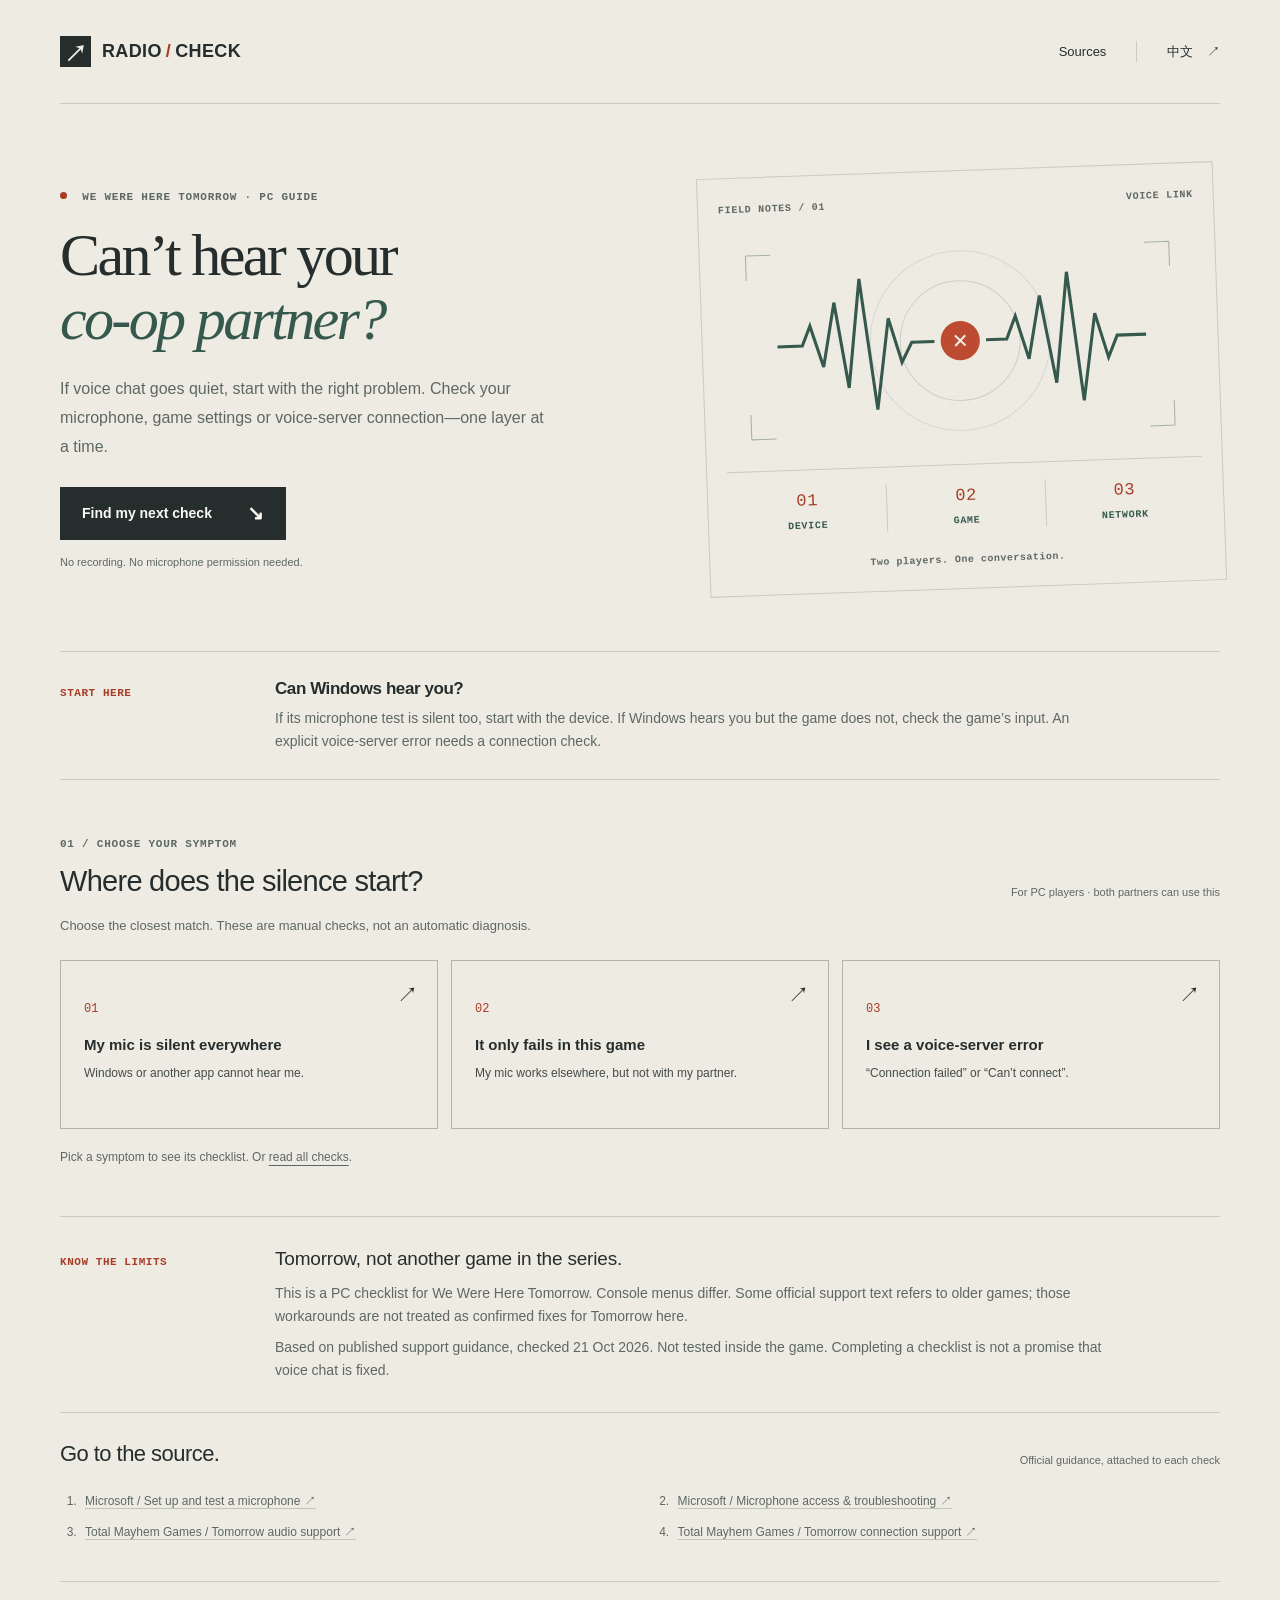
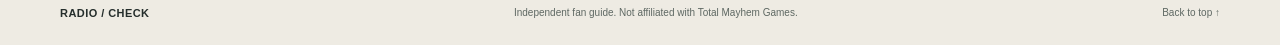
==== docs/index.html @ 422e7e3b "配置GitHub Pages自动部署及中英文搜索元信息" ====
<!doctype html>
<html lang="en">
<head>
  <meta charset="utf-8">
  <meta name="viewport" content="width=device-width, initial-scale=1">
  <meta name="description" content="We Were Here Tomorrow voice chat not working? Separate Windows microphone problems, in-game silence and voice-server connection errors with this PC checklist.">
  <meta name="theme-color" content="#eeebe3">
  <title>We Were Here Tomorrow Voice Chat Not Working? | Radio Check</title>
  <link rel="canonical" href="https://yxhtl.github.io/we-were-here-tomorrow-voice-check/">
  <link rel="alternate" hreflang="en" href="https://yxhtl.github.io/we-were-here-tomorrow-voice-check/">
  <link rel="alternate" hreflang="zh-CN" href="https://yxhtl.github.io/we-were-here-tomorrow-voice-check/zh.html">
  <link rel="alternate" hreflang="x-default" href="https://yxhtl.github.io/we-were-here-tomorrow-voice-check/">
  <link rel="icon" href="icon.svg" type="image/svg+xml">
  <link rel="stylesheet" href="style.css">
  <script src="app.js" defer></script>
</head>
<body>
  <a class="skip" href="#check">Skip to voice check</a>
  <header class="site-header wrap">
    <a class="brand" href="index.html" aria-label="Radio Check home"><span class="brand-icon" aria-hidden="true">↗</span> RADIO<span class="brand-slash">/</span>CHECK</a>
    <nav aria-label="Main navigation"><a href="#sources">Sources</a><a class="language" href="zh.html" lang="zh-CN" hreflang="zh-CN">中文 <span aria-hidden="true">↗</span></a></nav>
  </header>
  <main>
    <section class="hero wrap" aria-labelledby="hero-title">
      <div class="hero-copy">
        <p class="eyebrow"><span class="signal-dot" aria-hidden="true"></span> WE WERE HERE TOMORROW · PC GUIDE</p>
        <h1 id="hero-title">Can’t hear your<br><em>co-op partner?</em></h1>
        <p class="hero-intro">If voice chat goes quiet, start with the right problem. Check your microphone, game settings or voice-server connection—one layer at a time.</p>
        <a class="primary-link" href="#check">Find my next check <span aria-hidden="true">↘</span></a>
        <p class="privacy-line">No recording. No microphone permission needed.</p>
      </div>
      <div class="radio-art" aria-hidden="true">
        <div class="art-label"><span>FIELD NOTES / 01</span><span>VOICE LINK</span></div>
        <svg viewBox="0 0 460 220" fill="none"><circle cx="230" cy="108" r="87" stroke="currentColor" stroke-opacity=".12"/><circle cx="230" cy="108" r="58" stroke="currentColor" stroke-opacity=".18"/><path d="M53 108h24l8-19 12 40 12-62 12 83 13-105 14 127 13-88 12 43 10-19h22m50 0h20l9-22 12 42 12-61 14 85 13-107 13 125 13-84 12 43 9-21h28" stroke="currentColor" stroke-width="3"/><circle cx="230" cy="108" r="19" fill="#bd4b31"/><path d="m225 103 10 10m0-10-10 10" stroke="#eeebe3" stroke-width="2"/><path d="M25 19h24M25 19v24M435 19h-24M435 19v24M25 197h24M25 197v-24M435 197h-24M435 197v-24" stroke="currentColor" stroke-opacity=".4"/></svg>
        <div class="art-stages"><span><b>01</b> DEVICE</span><span><b>02</b> GAME</span><span><b>03</b> NETWORK</span></div>
        <div class="art-note">Two players. One conversation.</div>
      </div>
    </section>
    <section class="quick-answer wrap" aria-labelledby="quick-title"><span class="section-tag">START HERE</span><div><h2 id="quick-title">Can Windows hear you?</h2><p>If its microphone test is silent too, start with the device. If Windows hears you but the game does not, check the game’s input. An explicit voice-server error needs a connection check.</p></div></section>
    <section class="checker wrap" id="check" aria-labelledby="check-title">
      <div class="section-heading"><div><p class="eyebrow">01 / CHOOSE YOUR SYMPTOM</p><h2 id="check-title">Where does the silence start?</h2></div><span class="small-note">For PC players · both partners can use this</span></div>
      <p class="choose-hint">Choose the closest match. These are manual checks, not an automatic diagnosis.</p>
      <div class="choices" role="group" aria-label="Choose a voice problem">
        <button type="button" data-route="system" aria-controls="answer-system" aria-pressed="false"><span class="choice-number">01</span><strong>My mic is silent everywhere</strong><span>Windows or another app cannot hear me.</span><span class="choice-arrow" aria-hidden="true">↗</span></button>
        <button type="button" data-route="game" aria-controls="answer-game" aria-pressed="false"><span class="choice-number">02</span><strong>It only fails in this game</strong><span>My mic works elsewhere, but not with my partner.</span><span class="choice-arrow" aria-hidden="true">↗</span></button>
        <button type="button" data-route="server" aria-controls="answer-server" aria-pressed="false"><span class="choice-number">03</span><strong>I see a voice-server error</strong><span>“Connection failed” or “Can’t connect”.</span><span class="choice-arrow" aria-hidden="true">↗</span></button>
      </div>
      <p class="selection-help" id="selection-help">Pick a symptom to see its checklist. Or <a href="#all-checks" id="show-all">read all checks</a>.</p>
      <noscript><p class="notice">All three checklists are available below. JavaScript is only needed to filter them.</p></noscript>
      <div id="all-checks">
        <article class="answer" id="answer-system" data-answer="system" aria-labelledby="title-system">
          <div class="answer-heading"><div><p class="eyebrow">DEVICE / WINDOWS 11</p><h3 id="title-system" tabindex="-1">Start outside the game.</h3></div><span class="answer-badge">CHECK THE INPUT FIRST</span></div>
          <p class="answer-intro">A silent Windows test points to the input path. It does not tell us whether the game’s voice connection works.</p>
          <ol class="checklist">
            <li><label><input type="checkbox"><span><strong>Check the headset and its mute switch.</strong> Reconnect it and select the microphone you actually want to use.</span></label></li>
            <li><label><input type="checkbox"><span><strong>Run the Windows microphone test.</strong> Open Settings → System → Sound → Input. Select your mic, choose Start test, speak, then Stop test and Play. Adjust input volume if needed. <a href="#source-windows">[1]</a></span></label></li>
            <li><label><input type="checkbox"><span><strong>Check desktop-app microphone access.</strong> In Windows 11, open Settings → Privacy &amp; security → Microphone. Check Microphone access and Let desktop apps access your microphone. <a href="#source-permissions">[2]</a></span></label></li>
          </ol>
          <div class="answer-bottom"><p class="progress" aria-live="polite">0 / 3 checks marked</p><button type="button" class="text-button reset">Clear checks ↺</button></div>
          <p class="next-step">Windows can hear you now? <a href="#answer-game" data-next="game">Continue with the game checks →</a></p>
          <details class="unresolved"><summary>Still silent in Windows?</summary><p>Use Microsoft’s microphone troubleshooting guide. Get the system test working before treating this as a game-only issue. If contacting support, note the headset model and whether the Windows test recorded your voice.</p><a class="source-link" href="https://support.microsoft.com/en-us/windows/hardware/drivers/fix-microphone-problems">Open Microsoft’s troubleshooting guide ↗</a></details>
        </article>
        <article class="answer" id="answer-game" data-answer="game" aria-labelledby="title-game">
          <div class="answer-heading"><div><p class="eyebrow">GAME / AUDIO SETTINGS</p><h3 id="title-game" tabindex="-1">Use the same mic in both places.</h3></div><span class="answer-badge">BOTH PLAYERS CHECK</span></div>
          <p class="answer-intro">Ask your partner to run these checks too. Working audio in another app does not prove the game selected that input.</p>
          <ol class="checklist">
            <li><label><input type="checkbox"><span><strong>Match the Windows and game microphone.</strong> Choose your intended input as the Windows default and select the same device in the game’s audio settings. <a href="#source-game">[3]</a></span></label></li>
            <li><label><input type="checkbox"><span><strong>Check input and listening levels.</strong> Make sure microphone levels in Windows and the game are audible. If you cannot hear your partner, ask them to check their input too. <a href="#source-game">[3]</a></span></label></li>
            <li><label><input type="checkbox"><span><strong>Test a direct friend invitation.</strong> The developer suggests “Invite a friend” instead of creating a room. Temporarily unplug unnecessary USB devices that could be selected as an input. <a href="#source-game">[3]</a></span></label></li>
            <li><label><input type="checkbox"><span><strong>Test the walkie-talkie one person at a time.</strong> Release the talk button before your partner replies. The developer warns that simultaneous transmission can prevent hearing each other. <a href="#source-game">[3]</a></span></label></li>
          </ol>
          <div class="answer-bottom"><p class="progress" aria-live="polite">0 / 4 checks marked</p><button type="button" class="text-button reset">Clear checks ↺</button></div>
          <p class="next-step">Seeing a connection error instead? <a href="#answer-server" data-next="server">Switch to the server checklist →</a></p>
          <details class="unresolved"><summary>Still failing only in the game?</summary><p>If the settings are correct and the mic stops mid-session, these checks cannot rule out a game bug. Note the game version, each player’s platform, the exact error and whether Windows still records audio. Send those details through official support.</p><a class="source-link" href="https://support.totalmayhemgames.com/hc/en-us/articles/34584077997725-My-sound-microphone-or-walkie-talkie-does-not-work-We-Were-Here-Tomorrow">Open the developer’s PC audio guide ↗</a></details>
        </article>
        <article class="answer" id="answer-server" data-answer="server" aria-labelledby="title-server">
          <div class="answer-heading"><div><p class="eyebrow">NETWORK / EXPLICIT CONNECTION ERROR</p><h3 id="title-server" tabindex="-1">Check the link, not just the mic.</h3></div><span class="answer-badge">CONNECTION FAILED</span></div>
          <p class="answer-intro">A working microphone does not prove you can reach the voice server. This page does not check server availability.</p>
          <ol class="checklist">
            <li><label><input type="checkbox"><span><strong>Compare your in-game regions.</strong> Both players should check that the selected region matches their location and each other, as the developer recommends. <a href="#source-server">[4]</a></span></label></li>
            <li><label><input type="checkbox"><span><strong>Check the connection you are using.</strong> Test a stable connection, preferably wired if available. Campus, work or other public networks may restrict voice traffic. <a href="#source-server">[4]</a></span></label></li>
            <li><label><input type="checkbox"><span><strong>Verify the game files.</strong> Use your launcher’s file verification, then test again. In Steam: Library → game Properties → Installed Files → Verify integrity of game files. <a href="#source-server">[4]</a></span></label></li>
          </ol>
          <div class="answer-bottom"><p class="progress" aria-live="polite">0 / 3 checks marked</p><button type="button" class="text-button reset">Clear checks ↺</button></div>
          <p class="next-step">No server error, and Windows is silent too? <a href="#answer-system" data-next="system">Go back to the microphone test →</a></p>
          <details class="unresolved"><summary>Still unable to connect?</summary><p>The developer also documents regional and network restrictions. Record the exact error, platform, selected region and network type for support. Changing microphone levels alone cannot resolve every connection failure.</p><a class="source-link" href="https://support.totalmayhemgames.com/hc/en-us/articles/34583628414365-Can-t-connect-to-the-voice-server-connection-failed-We-Were-Here-Tomorrow">Open the developer’s connection guide ↗</a></details>
        </article>
      </div>
    </section>
    <section class="scope wrap" aria-labelledby="scope-title"><span class="section-tag">KNOW THE LIMITS</span><div><h2 id="scope-title">Tomorrow, not another game in the series.</h2><p>This is a PC checklist for We Were Here Tomorrow. Console menus differ. Some official support text refers to older games; those workarounds are not treated as confirmed fixes for Tomorrow here.</p><p>Based on published support guidance, checked <time datetime="2026-10-21">21 Oct 2026</time>. Not tested inside the game. Completing a checklist is not a promise that voice chat is fixed.</p></div></section>
    <section class="sources wrap" id="sources" aria-labelledby="sources-title"><div class="section-heading"><h2 id="sources-title">Go to the source.</h2><span class="small-note">Official guidance, attached to each check</span></div><ol><li id="source-windows"><a href="https://support.microsoft.com/en-us/windows/hardware/drivers/how-to-set-up-and-test-microphones-in-windows">Microsoft / Set up and test a microphone ↗</a></li><li id="source-permissions"><a href="https://support.microsoft.com/en-us/windows/hardware/drivers/fix-microphone-problems">Microsoft / Microphone access &amp; troubleshooting ↗</a></li><li id="source-game"><a href="https://support.totalmayhemgames.com/hc/en-us/articles/34584077997725-My-sound-microphone-or-walkie-talkie-does-not-work-We-Were-Here-Tomorrow">Total Mayhem Games / Tomorrow audio support ↗</a></li><li id="source-server"><a href="https://support.totalmayhemgames.com/hc/en-us/articles/34583628414365-Can-t-connect-to-the-voice-server-connection-failed-We-Were-Here-Tomorrow">Total Mayhem Games / Tomorrow connection support ↗</a></li></ol></section>
  </main>
  <footer class="wrap"><span class="brand-small">RADIO / CHECK</span><p>Independent fan guide. Not affiliated with Total Mayhem Games.</p><a href="#hero-title">Back to top ↑</a></footer>
</body>
</html>
---- docs/style.css ----
:root{--paper:#eeebe3;--ink:#252e2c;--muted:#5e6863;--line:#c8ccc3;--accent:#a73d27;--card:#faf9f5;--green:#36594d;--mono:Consolas,"Liberation Mono",monospace}
*{box-sizing:border-box}
html{scroll-behavior:smooth;scroll-padding-top:24px}
body{margin:0;background:var(--paper);color:var(--ink);font-family:Arial,"Microsoft YaHei",sans-serif;line-height:1.65;-webkit-font-smoothing:antialiased}
a{color:inherit;text-underline-offset:4px}
a:hover{color:var(--accent)}
button,input{font:inherit}
button,a,input,summary{-webkit-tap-highlight-color:transparent}
:focus-visible{outline:3px solid var(--accent);outline-offset:5px}
[hidden]{display:none!important}
.wrap{width:min(1160px,calc(100% - 80px));margin-inline:auto}
.skip{position:absolute;left:20px;top:-100px;background:var(--ink);color:white;padding:10px 20px;z-index:10}
.skip:focus{top:12px}
.site-header{display:flex;align-items:center;justify-content:space-between;min-height:104px;border-bottom:1px solid var(--line);gap:24px}
.brand{display:flex;align-items:center;text-decoration:none;font-weight:800;font-size:18px;letter-spacing:.02em;white-space:nowrap}
.brand-icon{display:grid;place-items:center;color:var(--paper);background:var(--ink);width:31px;height:31px;margin-right:11px;font-size:23px}
.brand-slash{color:var(--accent);margin-inline:4px}
nav{display:flex;align-items:center;gap:30px;font-size:13px}
nav a{text-decoration:none}
.language{border-left:1px solid var(--line);padding-left:30px}
.language span{margin-left:10px}
.hero{display:grid;grid-template-columns:1.15fr 1fr;align-items:center;gap:48px;padding-block:66px 62px}
.eyebrow,.section-tag,.art-label,.art-stages,.art-note,.answer-badge{font-family:var(--mono);font-size:11px;letter-spacing:.07em;font-weight:600}
.eyebrow{margin:0 0 17px;color:var(--muted)}
.signal-dot{display:inline-block;width:7px;height:7px;background:var(--accent);border-radius:50%;margin-right:8px;vertical-align:1px}
h1{font:500 clamp(42px,4.7vw,67px)/1.06 Georgia,"Songti SC",SimSun,serif;letter-spacing:-.045em;margin:0 0 25px}
h1 em{font-weight:400;color:var(--green)}
.hero-intro{max-width:490px;color:var(--muted);font-size:16px;line-height:1.8;margin:0 0 25px}
.primary-link{display:inline-flex;align-items:center;justify-content:space-between;gap:35px;padding:14px 21px;background:var(--ink);color:var(--card);text-decoration:none;font-size:14px;font-weight:600;border:1px solid var(--ink)}
.primary-link:hover{background:var(--green);color:white}
.primary-link span{font-size:20px;line-height:1}
.privacy-line{font-size:11px;color:var(--muted);margin:13px 0 0}
.radio-art{border:1px solid var(--line);padding:24px 20px 19px;background:repeating-linear-gradient(0deg,transparent,transparent 7px,#7e8b7707 8px);color:var(--green);transform:rotate(-2deg)}
.art-label{display:flex;justify-content:space-between;font-size:10px;color:var(--muted)}
.radio-art svg{display:block;width:100%;height:auto;margin:17px 0 8px}
.art-stages{display:grid;grid-template-columns:repeat(3,1fr);border-top:1px solid var(--line);padding-top:17px;font-size:10px;text-align:center}
.art-stages span+span{border-left:1px solid var(--line)}
.art-stages b{display:block;color:var(--accent);font-size:17px;font-weight:400;margin-bottom:3px}
.art-note{text-align:center;font-size:10px;margin-top:23px;color:var(--muted);letter-spacing:.05em}
.quick-answer,.scope{display:grid;grid-template-columns:180px 1fr;gap:35px;border-block:1px solid var(--line);padding-block:26px}
.section-tag{color:var(--accent);padding-top:6px;letter-spacing:.05em}
.quick-answer h2{font-size:17px;margin:0 0 7px;font-weight:600}
.quick-answer p,.scope p{color:var(--muted);font-size:14px;margin:0;max-width:830px}
.checker{padding-block:55px 0;scroll-margin-top:25px}
.section-heading{display:flex;align-items:flex-end;justify-content:space-between;gap:24px}
.section-heading .eyebrow{margin-bottom:10px}
h2{margin:0;font-weight:500;font-size:29px;line-height:1.3;letter-spacing:-.025em}
.small-note{font-size:11px;color:var(--muted)}
.choose-hint{font-size:13px;color:var(--muted);margin:14px 0 24px}
.choices{display:grid;grid-template-columns:repeat(3,1fr);gap:13px}
.choices button{position:relative;padding:21px 23px 25px;text-align:left;color:var(--ink);border:1px solid #aeb5ab;background:transparent;cursor:pointer;min-height:169px;transition:background .15s,border-color .15s}
.choices button:hover{background:#f8f7f1;border-color:var(--green)}
.choices button[aria-pressed=true]{background:var(--green);border-color:var(--green);color:white}
.choice-number{display:block;font:12px var(--mono);color:var(--accent);margin-bottom:18px}
.choices button[aria-pressed=true] .choice-number{color:#e4c5a9}
.choices strong{display:block;font-size:15px;font-weight:600;margin-bottom:7px;padding-right:6px;line-height:1.5}
.choices button>span:not(.choice-number):not(.choice-arrow){display:block;font-size:12px;opacity:.84;line-height:1.65;max-width:270px}
.choice-arrow{position:absolute;right:19px;top:17px;font-size:21px}
.selection-help{font-size:12px;color:var(--muted);margin:19px 0 29px}
.answer{background:var(--card);padding:34px 39px 31px;margin-top:20px;border:1px solid var(--line);scroll-margin-top:24px}
.answer-heading{display:flex;align-items:center;justify-content:space-between;gap:24px}
.answer-heading .eyebrow{font-size:10px;margin:0 0 10px;color:var(--accent)}
h3{font-size:26px;letter-spacing:-.025em;line-height:1.4;font-weight:500;margin:0}
.answer-badge{border:1px solid var(--line);padding:5px 9px;white-space:nowrap;font-size:9px;color:var(--muted)}
.answer-intro{font-size:14px;color:var(--muted);margin:17px 0 23px;max-width:850px}
.checklist{list-style:none;padding:0;margin:0;counter-reset:step}
.checklist li{counter-increment:step;border-top:1px solid #dcded5;padding:17px 0}
.checklist label{display:flex;align-items:flex-start;gap:15px;cursor:pointer}
.checklist input{accent-color:var(--green);flex:0 0 auto;width:18px;height:18px;margin:4px 0 0;cursor:pointer}
.checklist span{font-size:14px;color:#4f5a54;line-height:1.8}
.checklist strong{color:var(--ink);font-weight:600;margin-right:4px}
.checklist a{font-family:var(--mono);font-size:11px;color:var(--accent);margin-left:5px}
.answer-bottom{border-top:1px solid var(--line);padding-top:15px;display:flex;justify-content:space-between;align-items:center;gap:20px}
.progress{font:11px var(--mono);color:var(--green);margin:0}
.text-button{padding:5px 0;border:0;background:none;cursor:pointer;font-size:11px;color:var(--muted);text-decoration:underline;text-underline-offset:3px}
.next-step{padding:16px 0 0;font-size:13px;margin:0;color:var(--muted)}
.next-step a{color:var(--green);font-weight:600;display:inline-block}
.unresolved{margin-top:24px;padding:15px 18px;border-left:2px solid var(--accent);background:#eeebe35c}
summary{cursor:pointer;font-weight:600;font-size:13px}
.unresolved p{font-size:13px;color:var(--muted);margin:13px 0}
.source-link{font-size:12px;font-weight:600;color:var(--green)}
.scope{margin-top:48px;padding-block:30px;border-bottom:0}
.scope h2{font-size:19px;letter-spacing:-.01em;margin-bottom:10px}
.scope p+p{margin-top:8px}
.sources{padding-block:27px 39px;border-top:1px solid var(--line)}
.sources h2{font-size:22px}
.sources ol{padding-left:20px;display:grid;grid-template-columns:1fr 1fr;gap:11px 45px;font-size:12px;margin:23px 0 0;color:var(--muted)}
.sources li{padding-left:5px;scroll-margin-top:25px}
.sources a{text-decoration:none;border-bottom:1px solid #bec5ba}
footer{border-top:1px solid var(--line);padding-block:22px;display:flex;align-items:center;justify-content:space-between;gap:18px;color:var(--muted);font-size:10px}
footer p{margin:0}
.brand-small{font-weight:700;font-size:11px;color:var(--ink);letter-spacing:.04em}
footer a{text-decoration:none;white-space:nowrap}
html[lang=zh-CN] h1{font-family:Georgia,"Songti SC",SimSun,serif;font-size:clamp(37px,4.4vw,59px);line-height:1.25;letter-spacing:-.04em}
html[lang=zh-CN] h1 em{font-style:normal}
.notice{font-size:13px;padding:12px;background:var(--card)}
html:not(.enhanced) .choices,html:not(.enhanced) .selection-help,html:not(.enhanced) .answer-bottom{display:none}
@media(min-width:1100px){.hero{min-height:464px}}
@media(max-width:850px){.wrap{width:calc(100% - 48px)}.hero{gap:28px;padding-block:45px}.hero-intro{font-size:14px}.radio-art{padding:15px 12px}.art-label{font-size:8px}.art-stages{font-size:8px}.quick-answer,.scope{grid-template-columns:125px 1fr;gap:20px}.choices button{padding:18px 17px;min-height:190px}.answer{padding:28px}.answer-heading{align-items:flex-start}.answer-badge{white-space:normal;max-width:140px}.section-heading .small-note{max-width:140px;text-align:right}.art-note{font-size:9px}}
@media(max-width:600px){.wrap{width:calc(100% - 36px)}.site-header{min-height:78px;gap:12px}.brand{font-size:14px}.brand-icon{width:25px;height:25px;font-size:18px;margin-right:8px}nav{gap:14px;font-size:11px}.language{padding-left:14px}.language span{margin-left:2px}.hero{grid-template-columns:1fr;padding-block:36px 30px;gap:32px}.hero-copy .eyebrow{font-size:9px;letter-spacing:.025em}h1{font-size:46px;line-height:1.08}.hero-intro{font-size:14px;max-width:100%;margin-bottom:22px}.primary-link{font-size:13px}.radio-art{transform:none;padding:15px 15px 13px}.radio-art svg{margin:1px 0;width:100%;max-height:140px}.art-stages{padding-top:12px;font-size:9px}.art-stages b{font-size:14px}.art-note{margin-top:15px}.quick-answer,.scope{display:block;padding-block:24px}.section-tag{display:block;margin-bottom:11px;font-size:10px}.quick-answer h2{font-size:17px}.quick-answer p,.scope p{font-size:13px}.checker{padding-top:32px}h2{font-size:25px}.section-heading{align-items:flex-start;flex-direction:column;gap:9px}.section-heading .small-note{max-width:none;text-align:left}.choose-hint{font-size:12px;margin-bottom:18px}.choices{grid-template-columns:1fr;gap:10px}.choices button{padding:17px 37px 17px 55px;min-height:94px}.choice-number{position:absolute;left:17px;top:21px;margin:0;font-size:11px}.choices strong{font-size:14px;margin-bottom:4px}.choices button>span:not(.choice-number):not(.choice-arrow){font-size:11px;max-width:none}.choice-arrow{top:20px;right:15px;font-size:18px}.selection-help{margin:16px 0 22px;font-size:11px}.answer{padding:24px 20px;margin-top:15px}.answer-heading{display:block}.answer-badge{display:inline-block;max-width:none;margin-top:14px}h3{font-size:22px}.answer-intro{font-size:13px;margin-block:16px}.checklist span{font-size:13px}.checklist label{gap:12px}.checklist input{width:19px;height:19px}.checklist li{padding-block:16px}.next-step{font-size:12px;line-height:1.9}.unresolved{padding:13px 12px}.scope{margin-top:30px}.scope h2{font-size:18px}.sources{padding-top:24px}.sources ol{grid-template-columns:1fr;gap:14px;font-size:11px}footer{flex-wrap:wrap;justify-content:flex-start;font-size:10px;gap:10px 16px}footer p{flex-basis:100%;order:2}footer a{margin-left:auto}html[lang=zh-CN] h1{font-size:40px}}
@media(prefers-reduced-motion:reduce){html{scroll-behavior:auto}*{transition:none!important}}
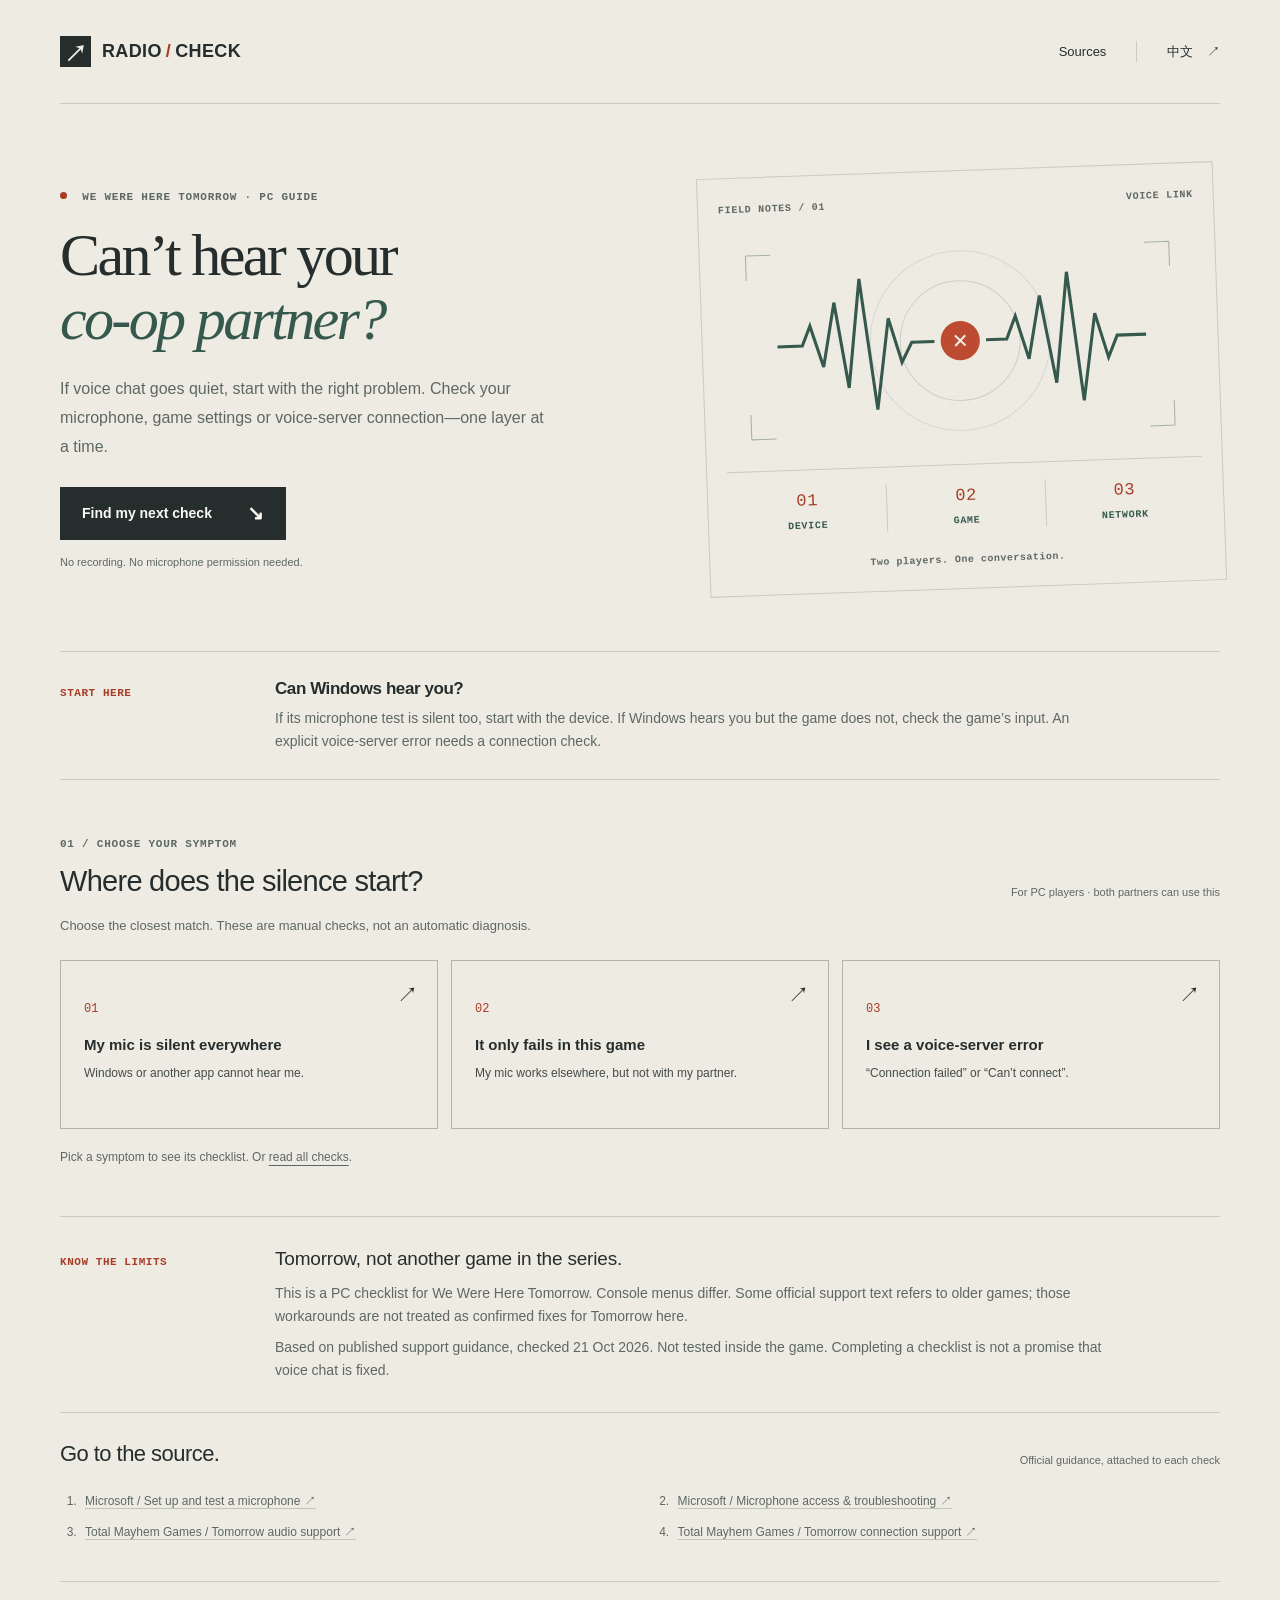
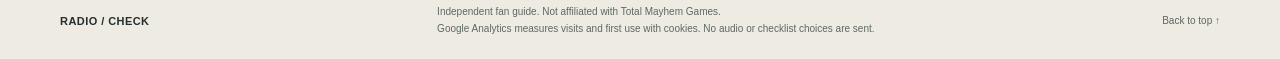
==== commit 51365e17: "接入语音排查站独立GA4统计与首次使用事件" ====
--- a/docs/index.html
+++ b/docs/index.html
@@ -5,6 +5,7 @@
   <meta name="viewport" content="width=device-width, initial-scale=1">
   <meta name="description" content="We Were Here Tomorrow voice chat not working? Separate Windows microphone problems, in-game silence and voice-server connection errors with this PC checklist.">
   <meta name="theme-color" content="#eeebe3">
+  <meta name="google-site-verification" content="pBHkKJALWgEsYoh5x7FHXkiHy3ZJy1XOUQiFGZpVjVI">
   <title>We Were Here Tomorrow Voice Chat Not Working? | Radio Check</title>
   <link rel="canonical" href="https://yxhtl.github.io/we-were-here-tomorrow-voice-check/">
   <link rel="alternate" hreflang="en" href="https://yxhtl.github.io/we-were-here-tomorrow-voice-check/">
@@ -12,6 +13,7 @@
   <link rel="alternate" hreflang="x-default" href="https://yxhtl.github.io/we-were-here-tomorrow-voice-check/">
   <link rel="icon" href="icon.svg" type="image/svg+xml">
   <link rel="stylesheet" href="style.css">
+  <script src="analytics.js" defer></script>
   <script src="app.js" defer></script>
 </head>
 <body>
@@ -90,6 +92,6 @@
     <section class="scope wrap" aria-labelledby="scope-title"><span class="section-tag">KNOW THE LIMITS</span><div><h2 id="scope-title">Tomorrow, not another game in the series.</h2><p>This is a PC checklist for We Were Here Tomorrow. Console menus differ. Some official support text refers to older games; those workarounds are not treated as confirmed fixes for Tomorrow here.</p><p>Based on published support guidance, checked <time datetime="2026-10-21">21 Oct 2026</time>. Not tested inside the game. Completing a checklist is not a promise that voice chat is fixed.</p></div></section>
     <section class="sources wrap" id="sources" aria-labelledby="sources-title"><div class="section-heading"><h2 id="sources-title">Go to the source.</h2><span class="small-note">Official guidance, attached to each check</span></div><ol><li id="source-windows"><a href="https://support.microsoft.com/en-us/windows/hardware/drivers/how-to-set-up-and-test-microphones-in-windows">Microsoft / Set up and test a microphone ↗</a></li><li id="source-permissions"><a href="https://support.microsoft.com/en-us/windows/hardware/drivers/fix-microphone-problems">Microsoft / Microphone access &amp; troubleshooting ↗</a></li><li id="source-game"><a href="https://support.totalmayhemgames.com/hc/en-us/articles/34584077997725-My-sound-microphone-or-walkie-talkie-does-not-work-We-Were-Here-Tomorrow">Total Mayhem Games / Tomorrow audio support ↗</a></li><li id="source-server"><a href="https://support.totalmayhemgames.com/hc/en-us/articles/34583628414365-Can-t-connect-to-the-voice-server-connection-failed-We-Were-Here-Tomorrow">Total Mayhem Games / Tomorrow connection support ↗</a></li></ol></section>
   </main>
-  <footer class="wrap"><span class="brand-small">RADIO / CHECK</span><p>Independent fan guide. Not affiliated with Total Mayhem Games.</p><a href="#hero-title">Back to top ↑</a></footer>
+  <footer class="wrap"><span class="brand-small">RADIO / CHECK</span><p>Independent fan guide. Not affiliated with Total Mayhem Games.<br>Google Analytics measures visits and first use with cookies. No audio or checklist choices are sent.</p><a href="#hero-title">Back to top ↑</a></footer>
 </body>
 </html>
